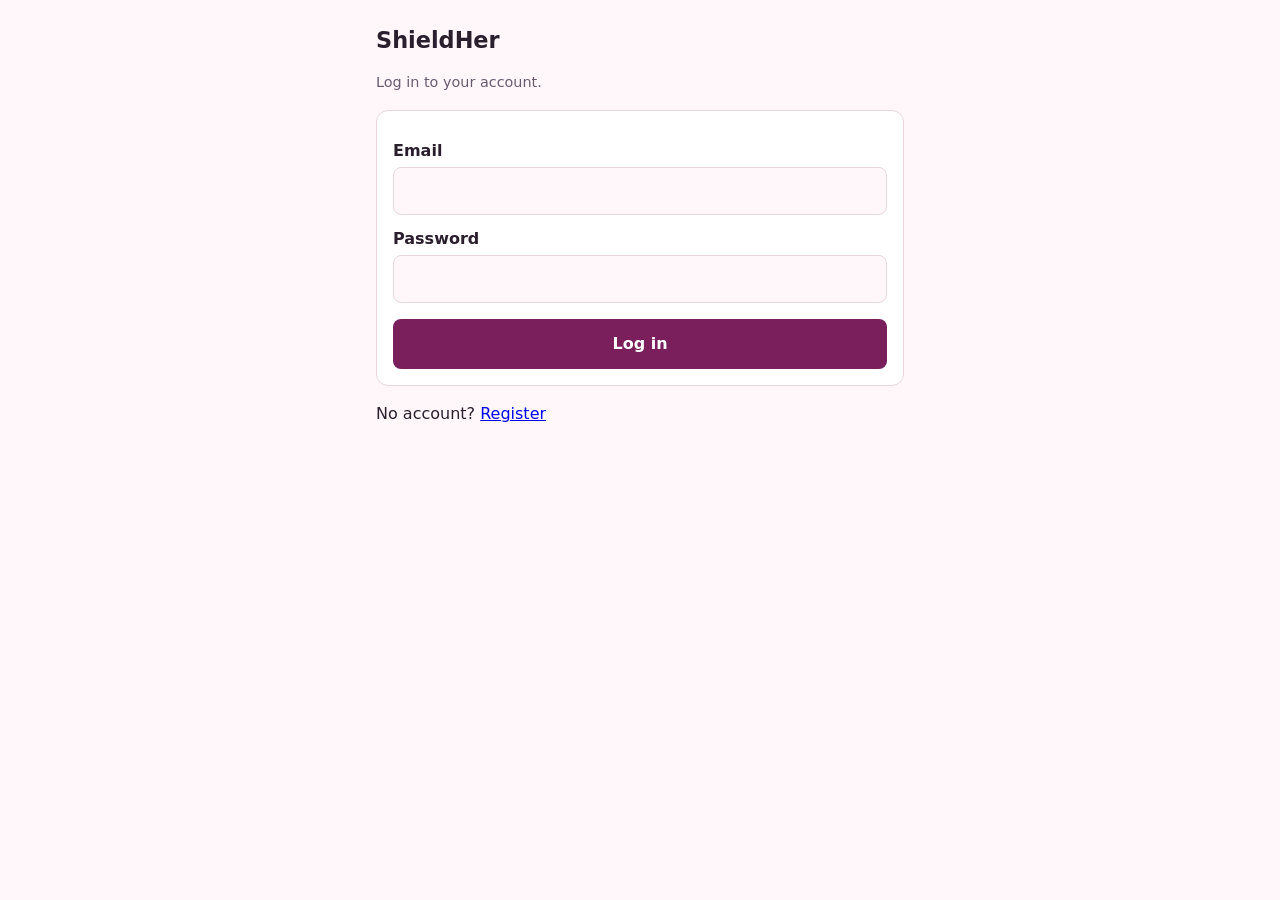
==== src/main/resources/static/contacts.html @ 856170b8 "sh4" ====
<!DOCTYPE html>
<html lang="en">
<head>
    <meta charset="UTF-8">
    <meta name="viewport" content="width=device-width, initial-scale=1.0">
    <title>Trusted contacts - ShieldHer</title>
    <link rel="stylesheet" href="css/style.css">
</head>
<body>
<header class="bar">
    <strong>ShieldHer</strong>
    <nav><a href="dashboard.html">SOS</a> &middot; <a href="resources.html">Support</a> &middot; <button type="button" id="logout-btn">Log out</button></nav>
</header>
<main>
    <h1>Trusted contacts</h1>
    <p class="muted">These people are alerted when you press SOS.</p>

    <div id="status" role="status" aria-live="polite"></div>

    <form id="contact-form" class="card" novalidate>
        <h2 id="form-title">Add a contact</h2>
        <label for="name">Name</label>
        <input id="name" name="name" maxlength="100" autocomplete="off" aria-describedby="err-name">
        <p class="field-error" id="err-name" hidden></p>

        <label for="phone">Phone number</label>
        <input id="phone" name="phone" type="tel" maxlength="20" autocomplete="off" aria-describedby="err-phone">
        <p class="field-error" id="err-phone" hidden></p>

        <label for="email">Email (optional)</label>
        <input id="email" name="email" type="email" maxlength="254" autocomplete="off" aria-describedby="err-email">
        <p class="field-error" id="err-email" hidden></p>

        <label for="relationship">Relationship (optional)</label>
        <input id="relationship" name="relationship" maxlength="50" autocomplete="off" aria-describedby="err-relationship">
        <p class="field-error" id="err-relationship" hidden></p>

        <div class="actions form">
            <button class="primary" type="submit" id="save-btn">Add contact</button>
            <button class="secondary" type="button" id="cancel-btn" hidden>Cancel</button>
        </div>
    </form>

    <section class="card">
        <h2>Your contacts</h2>
        <p id="loading" class="muted">Loading contacts...</p>
        <div id="load-error" hidden>
            <p class="msg bad" id="load-error-text" role="alert"></p>
            <button class="secondary" type="button" id="retry-btn">Try again</button>
        </div>
        <p id="empty" class="muted" hidden>You have no trusted contacts yet. Add one above so SOS can reach someone.</p>
        <ul id="contacts" class="contacts"></ul>
    </section>
</main>
<script src="js/api.js"></script>
<script src="js/contacts.js"></script>
</body>
</html>
---- src/main/resources/static/css/style.css ----
:root{--bg:#fff7f9;--fg:#2a1f2d;--muted:#6b5b70;--card:#fff;--line:#ead7de;--brand:#7a1f5c;--sos:#c4122f;--ok:#14663a;--warn:#8a5a00;--bad:#9b1c1c}
@media (prefers-color-scheme:dark){:root{--bg:#1c1420;--fg:#f4e9f1;--muted:#bba9c0;--card:#281c2d;--line:#43304a;--brand:#e08cc4;--sos:#e0334f;--ok:#6fd49a;--warn:#f0c060;--bad:#ff8b8b}}
*{box-sizing:border-box}
body{margin:0;font-family:system-ui,-apple-system,"Segoe UI",sans-serif;background:var(--bg);color:var(--fg);line-height:1.5}
main{max-width:560px;margin:0 auto;padding:1rem}
header.bar{display:flex;justify-content:space-between;align-items:center;gap:.5rem;padding:.75rem 1rem;border-bottom:1px solid var(--line)}
header.bar a,header.bar button{color:var(--brand);background:none;border:0;font:inherit;cursor:pointer;text-decoration:underline}
h1{font-size:1.4rem;margin:.5rem 0}
.card{background:var(--card);border:1px solid var(--line);border-radius:12px;padding:1rem;margin:1rem 0}
label{display:block;margin:.75rem 0 .25rem;font-weight:600}
input,textarea{width:100%;padding:.7rem;border:1px solid var(--line);border-radius:8px;font:inherit;background:var(--bg);color:var(--fg)}
input[type=checkbox]{width:auto;margin-right:.5rem}
.check{display:flex;align-items:flex-start;font-weight:400;margin:.75rem 0}
button.primary{width:100%;margin-top:1rem;padding:.8rem;border:0;border-radius:8px;background:var(--brand);color:#fff;font:inherit;font-weight:600;cursor:pointer}
button:disabled{opacity:.6;cursor:not-allowed}
#sos-btn{display:block;width:min(70vw,260px);height:min(70vw,260px);margin:1rem auto;border-radius:50%;border:8px solid #fff;outline:4px solid var(--sos);background:var(--sos);color:#fff;font-size:2.4rem;font-weight:800;cursor:pointer;box-shadow:0 8px 24px rgba(196,18,47,.4)}
#sos-btn:focus-visible{outline-offset:4px}
.msg{padding:.75rem 1rem;border-radius:8px;margin:.75rem 0;border:1px solid var(--line);font-weight:600}
.msg.ok{color:var(--ok);border-color:var(--ok)}
.msg.warn{color:var(--warn);border-color:var(--warn)}
.msg.bad{color:var(--bad);border-color:var(--bad)}
.msg.info{color:var(--muted)}
.msg small{display:block;font-weight:400;color:var(--muted);margin-top:.25rem}
.field-error{color:var(--bad);font-size:.9rem;margin:.25rem 0 0}
ul.alerts{list-style:none;margin:0;padding:0}
ul.alerts li{padding:.6rem 0;border-top:1px solid var(--line)}
ul.alerts li:first-child{border-top:0}
.muted{color:var(--muted);font-size:.9rem}
.badge{display:inline-block;padding:.1rem .5rem;border-radius:999px;border:1px solid currentColor;font-size:.8rem;font-weight:700}
.badge.SENT{color:var(--ok)}.badge.FAILED{color:var(--bad)}.badge.NO_CONTACTS,.badge.PENDING{color:var(--warn)}
.help{font-size:.95rem}
button.secondary{padding:.6rem 1rem;border:1px solid var(--brand);border-radius:8px;background:none;color:var(--brand);font:inherit;font-weight:600;cursor:pointer}
button.danger{padding:.6rem 1rem;border:1px solid var(--bad);border-radius:8px;background:none;color:var(--bad);font:inherit;font-weight:600;cursor:pointer}
.actions{display:flex;gap:.5rem;flex-wrap:wrap;margin-top:.5rem}
.actions.form{margin-top:1rem}.actions.form .primary{margin-top:0;flex:1}
ul.contacts{list-style:none;margin:0;padding:0}
ul.contacts li{padding:.8rem 0;border-top:1px solid var(--line)}
ul.contacts li:first-child{border-top:0}
ul.contacts .name{font-weight:700}
ul.contacts a{color:var(--brand)}
input[aria-invalid=true]{border-color:var(--bad)}
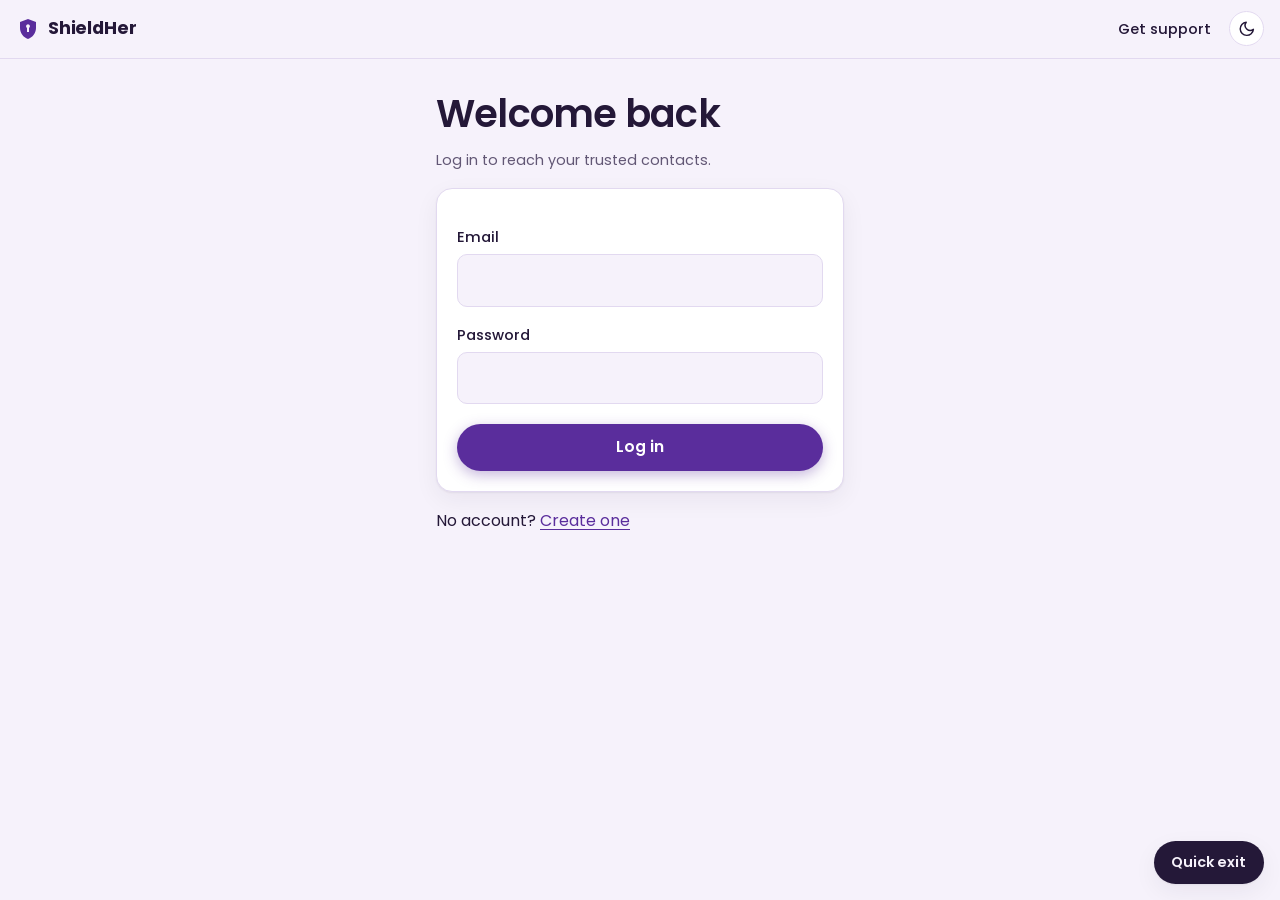
==== commit d5116435: "changes" ====
--- a/src/main/resources/static/contacts.html
+++ b/src/main/resources/static/contacts.html
@@ -5,11 +5,12 @@
     <meta name="viewport" content="width=device-width, initial-scale=1.0">
     <title>Trusted contacts - ShieldHer</title>
     <link rel="stylesheet" href="css/style.css">
+    <script src="js/theme.js"></script>
 </head>
 <body>
 <header class="bar">
-    <strong>ShieldHer</strong>
-    <nav><a href="dashboard.html">SOS</a> &middot; <a href="resources.html">Support</a> &middot; <button type="button" id="logout-btn">Log out</button></nav>
+    <a class="brand" href="index.html">ShieldHer</a>
+    <nav><a href="dashboard.html">SOS</a>  <a href="resources.html">Support</a>  <button type="button" id="logout-btn">Log out</button></nav>
 </header>
 <main>
     <h1>Trusted contacts</h1>
--- a/src/main/resources/static/css/style.css
+++ b/src/main/resources/static/css/style.css
@@ -1,41 +1,140 @@
-:root{--bg:#fff7f9;--fg:#2a1f2d;--muted:#6b5b70;--card:#fff;--line:#ead7de;--brand:#7a1f5c;--sos:#c4122f;--ok:#14663a;--warn:#8a5a00;--bad:#9b1c1c}
-@media (prefers-color-scheme:dark){:root{--bg:#1c1420;--fg:#f4e9f1;--muted:#bba9c0;--card:#281c2d;--line:#43304a;--brand:#e08cc4;--sos:#e0334f;--ok:#6fd49a;--warn:#f0c060;--bad:#ff8b8b}}
+@import url('https://fonts.googleapis.com/css2?family=Poppins:wght@400;500;600;700&display=swap');
+
+/* ---------- Tokens ---------- */
+:root{
+  --bg:#f6f2fb; --surface:#ffffff; --ink:#241838; --muted:#625775; --line:#e2d9f0;
+  --brand:#5a2d9c; --brand-ink:#ffffff; --brand-soft:#ece3fa;
+  --sos:#d6203f; --sos-ink:#ffffff;
+  --ok:#11693f; --warn:#8a5200; --bad:#a31d2e;
+  --shadow:0 1px 2px rgba(36,24,56,.06),0 8px 24px rgba(36,24,56,.06);
+  --radius:16px; --radius-sm:10px;
+  --font:'Poppins',system-ui,-apple-system,'Segoe UI',sans-serif;
+  color-scheme:light;
+}
+@media (prefers-color-scheme:dark){
+  :root:not([data-theme="light"]){
+    --bg:#150f20; --surface:#20172f; --ink:#f3edfb; --muted:#b7accb; --line:#382c4d;
+    --brand:#c9a9f7; --brand-ink:#1a0f2a; --brand-soft:#2e2145;
+    --sos:#ff5470; --sos-ink:#1a0610;
+    --ok:#6fd49a; --warn:#f0c060; --bad:#ff8b9a;
+    --shadow:0 1px 2px rgba(0,0,0,.3),0 8px 24px rgba(0,0,0,.25);
+    color-scheme:dark;
+  }
+}
+:root[data-theme="dark"]{
+  --bg:#150f20; --surface:#20172f; --ink:#f3edfb; --muted:#b7accb; --line:#382c4d;
+  --brand:#c9a9f7; --brand-ink:#1a0f2a; --brand-soft:#2e2145;
+  --sos:#ff5470; --sos-ink:#1a0610;
+  --ok:#6fd49a; --warn:#f0c060; --bad:#ff8b9a;
+  --shadow:0 1px 2px rgba(0,0,0,.3),0 8px 24px rgba(0,0,0,.25);
+  color-scheme:dark;
+}
+
+/* ---------- Base ---------- */
 *{box-sizing:border-box}
-body{margin:0;font-family:system-ui,-apple-system,"Segoe UI",sans-serif;background:var(--bg);color:var(--fg);line-height:1.5}
-main{max-width:560px;margin:0 auto;padding:1rem}
-header.bar{display:flex;justify-content:space-between;align-items:center;gap:.5rem;padding:.75rem 1rem;border-bottom:1px solid var(--line)}
-header.bar a,header.bar button{color:var(--brand);background:none;border:0;font:inherit;cursor:pointer;text-decoration:underline}
-h1{font-size:1.4rem;margin:.5rem 0}
-.card{background:var(--card);border:1px solid var(--line);border-radius:12px;padding:1rem;margin:1rem 0}
-label{display:block;margin:.75rem 0 .25rem;font-weight:600}
-input,textarea{width:100%;padding:.7rem;border:1px solid var(--line);border-radius:8px;font:inherit;background:var(--bg);color:var(--fg)}
-input[type=checkbox]{width:auto;margin-right:.5rem}
-.check{display:flex;align-items:flex-start;font-weight:400;margin:.75rem 0}
-button.primary{width:100%;margin-top:1rem;padding:.8rem;border:0;border-radius:8px;background:var(--brand);color:#fff;font:inherit;font-weight:600;cursor:pointer}
-button:disabled{opacity:.6;cursor:not-allowed}
-#sos-btn{display:block;width:min(70vw,260px);height:min(70vw,260px);margin:1rem auto;border-radius:50%;border:8px solid #fff;outline:4px solid var(--sos);background:var(--sos);color:#fff;font-size:2.4rem;font-weight:800;cursor:pointer;box-shadow:0 8px 24px rgba(196,18,47,.4)}
-#sos-btn:focus-visible{outline-offset:4px}
-.msg{padding:.75rem 1rem;border-radius:8px;margin:.75rem 0;border:1px solid var(--line);font-weight:600}
+html{-webkit-text-size-adjust:100%}
+body{margin:0;font-family:var(--font);font-size:1rem;line-height:1.65;background:var(--bg);color:var(--ink);min-height:100vh}
+main{max-width:680px;margin:0 auto;padding:1.5rem 1rem 5rem}
+main.wide{max-width:1040px}
+h1{font-size:clamp(1.7rem,4.5vw,2.4rem);line-height:1.2;letter-spacing:-.02em;font-weight:600;margin:.5rem 0 .75rem}
+h2{font-size:1.2rem;line-height:1.3;font-weight:600;margin:0 0 .75rem}
+h3{font-size:1.02rem;font-weight:600;margin:.75rem 0 .25rem}
+p{margin:.5rem 0}
+a{color:var(--brand);text-underline-offset:3px}
+a:hover{text-decoration-thickness:2px}
+.muted{color:var(--muted);font-size:.9rem}
+.lead{font-size:1.1rem;color:var(--muted);max-width:34em}
+:focus-visible{outline:3px solid var(--brand);outline-offset:3px;border-radius:6px}
+
+/* ---------- Header ---------- */
+header.bar{position:sticky;top:0;z-index:10;display:flex;justify-content:space-between;align-items:center;gap:.75rem;flex-wrap:wrap;padding:.7rem 1rem;background:color-mix(in srgb,var(--bg) 88%,transparent);backdrop-filter:blur(10px);border-bottom:1px solid var(--line)}
+header.bar nav{margin-left:auto;display:flex;align-items:center;gap:.25rem 1rem;flex-wrap:wrap;font-size:.92rem;font-weight:500}
+header.bar nav a{color:var(--ink);text-decoration:none;padding:.25rem .1rem}
+header.bar nav a:hover{color:var(--brand);text-decoration:underline}
+header.bar nav button{color:var(--ink);background:none;border:0;font:inherit;font-weight:500;cursor:pointer;padding:.25rem .1rem}
+header.bar nav button:hover{color:var(--brand);text-decoration:underline}
+.brand{display:inline-flex;align-items:center;gap:.5rem;font-weight:700;font-size:1.1rem;color:var(--ink);text-decoration:none;letter-spacing:-.01em}
+.brand::before{content:"";width:1.5rem;height:1.5rem;background:var(--brand);
+  -webkit-mask:url("data:image/svg+xml,%3Csvg xmlns='http://www.w3.org/2000/svg' viewBox='0 0 24 24'%3E%3Cpath d='M12 2 4 5v6c0 5 3.4 9.4 8 11 4.6-1.6 8-6 8-11V5l-8-3Zm0 5.2a2 2 0 0 1 1 3.7V15h-2v-4.1a2 2 0 0 1 1-3.7Z'/%3E%3C/svg%3E") center/contain no-repeat;
+  mask:url("data:image/svg+xml,%3Csvg xmlns='http://www.w3.org/2000/svg' viewBox='0 0 24 24'%3E%3Cpath d='M12 2 4 5v6c0 5 3.4 9.4 8 11 4.6-1.6 8-6 8-11V5l-8-3Zm0 5.2a2 2 0 0 1 1 3.7V15h-2v-4.1a2 2 0 0 1 1-3.7Z'/%3E%3C/svg%3E") center/contain no-repeat}
+header.bar .icon-btn{display:inline-grid;place-items:center;width:2.2rem;height:2.2rem;padding:0;border:1px solid var(--line);border-radius:50%;background:var(--surface);color:var(--ink);cursor:pointer;text-decoration:none}
+header.bar .icon-btn:hover{border-color:var(--brand);color:var(--brand);text-decoration:none}
+.icon-btn svg{width:1.1rem;height:1.1rem}
+
+/* ---------- Cards, forms ---------- */
+.card{background:var(--surface);border:1px solid var(--line);border-radius:var(--radius);padding:1.25rem;margin:1rem 0;box-shadow:var(--shadow)}
+label{display:block;margin:1rem 0 .3rem;font-weight:500;font-size:.92rem}
+input,textarea{width:100%;padding:.75rem .9rem;border:1.5px solid var(--line);border-radius:var(--radius-sm);font:inherit;background:var(--bg);color:var(--ink)}
+input:focus,textarea:focus{outline:none;border-color:var(--brand);box-shadow:0 0 0 3px color-mix(in srgb,var(--brand) 25%,transparent)}
+input::placeholder,textarea::placeholder{color:var(--muted);opacity:.8}
+input[type=checkbox]{width:1.15rem;height:1.15rem;margin:.2rem .6rem 0 0;accent-color:var(--brand);flex:none}
+input[aria-invalid=true]{border-color:var(--bad)}
+.check{display:flex;align-items:flex-start;font-weight:400;margin:1rem 0 0;font-size:.9rem}
+.field-error{color:var(--bad);font-size:.85rem;margin:.3rem 0 0;font-weight:500}
+
+/* ---------- Buttons ---------- */
+.btn,button.primary,button.secondary,button.danger{display:inline-flex;align-items:center;justify-content:center;gap:.5rem;min-height:2.9rem;padding:.65rem 1.4rem;border-radius:999px;border:1.5px solid transparent;font:inherit;font-weight:600;font-size:.98rem;line-height:1.2;text-decoration:none;cursor:pointer;transition:transform .12s ease,background-color .12s ease,box-shadow .12s ease}
+.btn.primary,button.primary{background:var(--brand);color:var(--brand-ink);box-shadow:0 4px 14px color-mix(in srgb,var(--brand) 35%,transparent)}
+.btn.primary:hover,button.primary:hover{transform:translateY(-1px);text-decoration:none}
+.btn.secondary,button.secondary{background:transparent;color:var(--brand);border-color:var(--brand)}
+.btn.secondary:hover,button.secondary:hover{background:var(--brand-soft);text-decoration:none}
+button.danger,.btn.danger{background:transparent;color:var(--bad);border-color:var(--bad)}
+button.danger:hover,.btn.danger:hover{background:color-mix(in srgb,var(--bad) 12%,transparent)}
+button:disabled{opacity:.55;cursor:not-allowed;transform:none}
+form button.primary{width:100%;margin-top:1.25rem}
+.actions{display:flex;gap:.6rem;flex-wrap:wrap;align-items:center;margin-top:.75rem}
+.actions.form{margin-top:1.25rem}
+.actions.form button.primary{width:auto;flex:1;margin-top:0}
+
+/* ---------- Messages, badges ---------- */
+.msg{padding:.8rem 1rem;border-radius:var(--radius-sm);margin:.9rem 0;border:1.5px solid var(--line);font-weight:500;background:var(--surface)}
 .msg.ok{color:var(--ok);border-color:var(--ok)}
 .msg.warn{color:var(--warn);border-color:var(--warn)}
 .msg.bad{color:var(--bad);border-color:var(--bad)}
 .msg.info{color:var(--muted)}
 .msg small{display:block;font-weight:400;color:var(--muted);margin-top:.25rem}
-.field-error{color:var(--bad);font-size:.9rem;margin:.25rem 0 0}
-ul.alerts{list-style:none;margin:0;padding:0}
-ul.alerts li{padding:.6rem 0;border-top:1px solid var(--line)}
-ul.alerts li:first-child{border-top:0}
-.muted{color:var(--muted);font-size:.9rem}
-.badge{display:inline-block;padding:.1rem .5rem;border-radius:999px;border:1px solid currentColor;font-size:.8rem;font-weight:700}
+.badge{display:inline-block;padding:.05rem .65rem;border-radius:999px;border:1.5px solid currentColor;font-size:.78rem;font-weight:600}
 .badge.SENT{color:var(--ok)}.badge.FAILED{color:var(--bad)}.badge.NO_CONTACTS,.badge.PENDING{color:var(--warn)}
-.help{font-size:.95rem}
-button.secondary{padding:.6rem 1rem;border:1px solid var(--brand);border-radius:8px;background:none;color:var(--brand);font:inherit;font-weight:600;cursor:pointer}
-button.danger{padding:.6rem 1rem;border:1px solid var(--bad);border-radius:8px;background:none;color:var(--bad);font:inherit;font-weight:600;cursor:pointer}
-.actions{display:flex;gap:.5rem;flex-wrap:wrap;margin-top:.5rem}
-.actions.form{margin-top:1rem}.actions.form .primary{margin-top:0;flex:1}
-ul.contacts{list-style:none;margin:0;padding:0}
-ul.contacts li{padding:.8rem 0;border-top:1px solid var(--line)}
-ul.contacts li:first-child{border-top:0}
-ul.contacts .name{font-weight:700}
-ul.contacts a{color:var(--brand)}
-input[aria-invalid=true]{border-color:var(--bad)}
+.help{font-size:.92rem;background:var(--brand-soft);border-color:transparent;box-shadow:none}
+
+/* ---------- Lists ---------- */
+ul.alerts,ul.contacts{list-style:none;margin:0;padding:0}
+ul.alerts li,ul.contacts li{padding:.9rem 0;border-top:1px solid var(--line)}
+ul.alerts li:first-child,ul.contacts li:first-child{border-top:0;padding-top:.1rem}
+ul.contacts .name{font-weight:600}
+
+/* ---------- SOS button ---------- */
+#sos-btn{position:relative;display:block;width:min(62vw,230px);aspect-ratio:1;margin:2rem auto 2.25rem;border-radius:50%;border:0;background:radial-gradient(circle at 35% 30%,color-mix(in srgb,var(--sos) 80%,#fff),var(--sos) 65%);color:var(--sos-ink);font:inherit;font-size:2.4rem;font-weight:700;letter-spacing:.04em;cursor:pointer;
+  box-shadow:0 0 0 14px color-mix(in srgb,var(--sos) 16%,transparent),0 0 0 30px color-mix(in srgb,var(--sos) 8%,transparent),0 12px 30px color-mix(in srgb,var(--sos) 40%,transparent);transition:transform .12s ease}
+#sos-btn:hover{transform:scale(1.02)}
+#sos-btn:active{transform:scale(.97)}
+#sos-btn:focus-visible{outline:4px solid var(--ink);outline-offset:10px}
+@media (prefers-reduced-motion:no-preference){
+  #sos-btn:not(:disabled){animation:ring 3.2s ease-in-out infinite}
+  @keyframes ring{50%{box-shadow:0 0 0 18px color-mix(in srgb,var(--sos) 18%,transparent),0 0 0 38px color-mix(in srgb,var(--sos) 6%,transparent),0 12px 30px color-mix(in srgb,var(--sos) 40%,transparent)}}
+}
+
+/* ---------- Landing ---------- */
+.hero{display:grid;gap:2rem;align-items:center;padding:1.5rem 0 1rem}
+@media (min-width:860px){.hero{grid-template-columns:1.15fr .85fr;gap:3rem;padding-top:3rem}}
+.hero h1{font-size:clamp(2.2rem,6vw,3.6rem);line-height:1.1;margin-top:0}
+.urgent{border:2px solid var(--sos);margin:0}
+.urgent h2{color:var(--sos)}
+.call{display:flex;justify-content:space-between;align-items:center;gap:1rem;padding:.9rem 1rem;margin:.6rem 0;border-radius:var(--radius-sm);background:var(--brand-soft);color:var(--ink);text-decoration:none;font-size:.9rem}
+.call strong{font-size:1.2rem;color:var(--brand);white-space:nowrap}
+.call:hover{outline:2px solid var(--brand)}
+.features{display:grid;gap:1.25rem;margin:2.5rem 0 2.5rem}
+@media (min-width:760px){.features{grid-template-columns:repeat(3,1fr);gap:2rem}}
+.feature .ico{display:grid;place-items:center;width:2.8rem;height:2.8rem;border-radius:14px;background:var(--brand-soft);color:var(--brand);margin-bottom:.5rem}
+.feature .ico svg{width:1.4rem;height:1.4rem}
+.feature p{color:var(--muted);font-size:.95rem;margin:0}
+
+/* ---------- Auth ---------- */
+.auth{max-width:440px}
+.auth .card{margin-top:1rem}
+
+/* ---------- Quick exit ---------- */
+.quick-exit{position:fixed;right:1rem;bottom:1rem;z-index:20;padding:.6rem 1.1rem;border-radius:999px;border:0;background:var(--ink);color:var(--bg);font:inherit;font-weight:600;font-size:.9rem;cursor:pointer;box-shadow:var(--shadow)}
+.quick-exit:hover{background:var(--bad);color:#fff}
+
+[hidden]{display:none !important}
